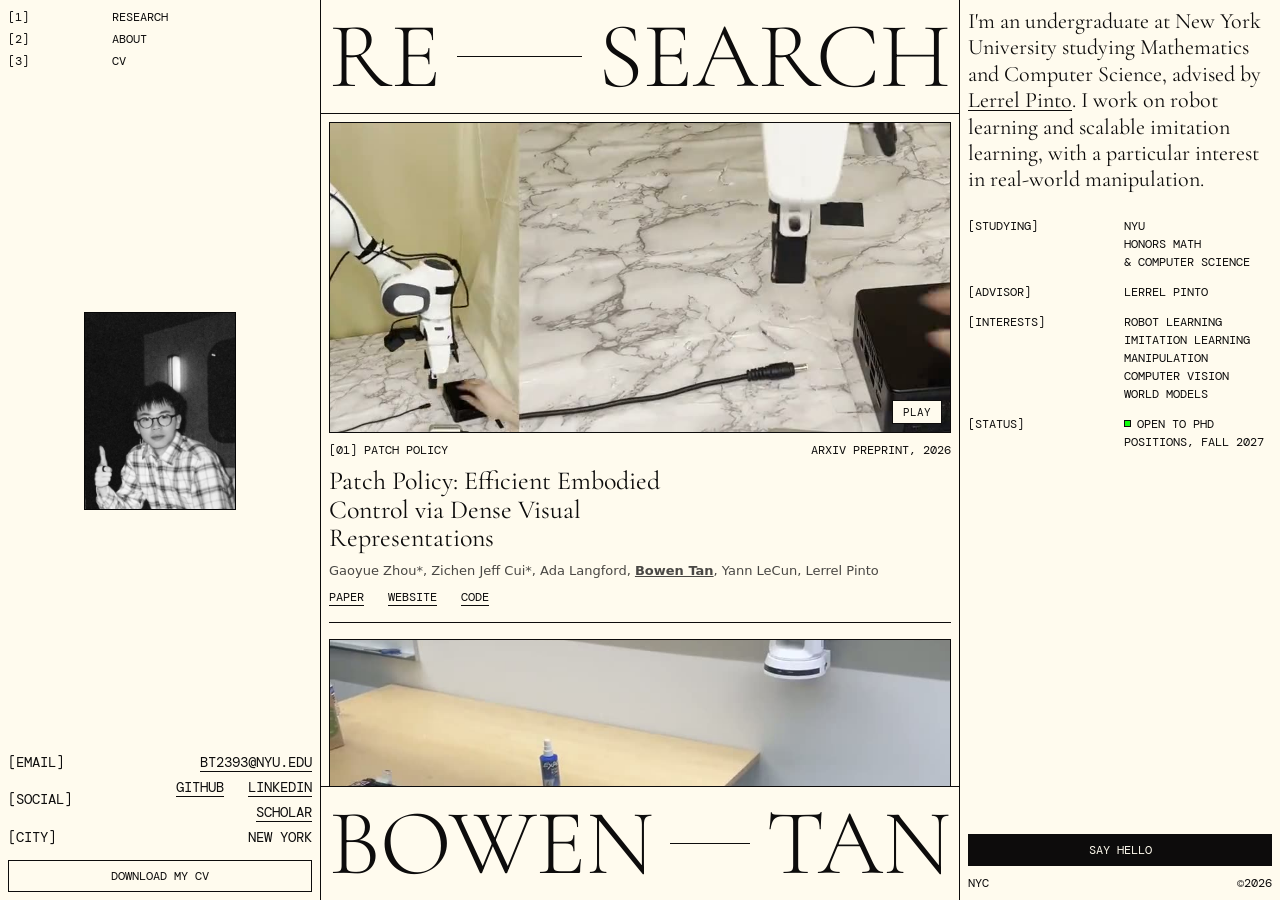
==== index.html @ b8289e9a "Preview of seb-astian-style redesign (a69b19d) Co-Authored-By: Claude Opus 5.5 <noreply@anthropic.co" ====
<!doctype html>
<html lang="en">
  <head>
    <meta charset="UTF-8" />
    <meta name="viewport" content="width=device-width, initial-scale=1" />
    <title>Bowen Tan</title>
    <meta name="description" content="Bowen Tan — NYU undergraduate studying Math & CS, working on robot learning and AI." />
    <meta name="robots" content="noindex" />

    <link rel="icon" href="favicon.svg" type="image/svg+xml" />
    <meta name="theme-color" content="#fffbee" />

    <!-- Social preview -->
    <meta property="og:type" content="website" />
    <meta property="og:url" content="https://bowen-tan.com/" />
    <meta property="og:title" content="Bowen Tan — NYU, Honors Mathematics &amp; Computer Science" />
    <meta property="og:description" content="Bowen Tan — NYU undergraduate studying Math & CS, working on robot learning and AI." />
    <meta property="og:image" content="https://bowen-tan.com/assets/IMG_0864.jpg" />
    <meta name="twitter:card" content="summary" />
    <meta name="twitter:title" content="Bowen Tan — NYU, Honors Mathematics &amp; Computer Science" />
    <meta name="twitter:description" content="Bowen Tan — NYU undergraduate studying Math & CS, working on robot learning and AI." />
    <meta name="twitter:image" content="https://bowen-tan.com/assets/IMG_0864.jpg" />

    <link rel="preconnect" href="https://fonts.googleapis.com">
    <link rel="preconnect" href="https://fonts.gstatic.com" crossorigin>
    <link rel="stylesheet" href="assets/style.css?v=7" />
    <link href="https://fonts.googleapis.com/css2?family=Cormorant+Garamond:wght@300;400&family=DM+Mono:wght@400&display=swap" rel="stylesheet">

    <script type="application/ld+json">
      {
        "@context": "https://schema.org",
        "@type": "Person",
        "name": "Bowen Tan",
        "url": "https://bowen-tan.com/",
        "affiliation": {
          "@type": "CollegeOrUniversity",
          "name": "New York University"
        },
        "sameAs": [
          "https://scholar.google.com/citations?user=etjOJOEAAAAJ",
          "https://github.com/bowen121",
          "https://www.linkedin.com/in/bowen-tan-82212b2b9"
        ]
      }
    </script>
  </head>

  <body>
    <div class="layout" id="top">
      <h1 class="sr-only">Bowen Tan</h1>

      <main class="col col-center">
        <a class="split-title title-top" href="#research" aria-label="Research">
          <span class="split" aria-hidden="true"><span>Re</span><span class="split-line"></span><span>search</span></span>
        </a>

        <div class="center-body" id="research">
          <h2 class="sr-only">Publications</h2>

          <article class="paper">
            <div class="paper-media">
              <a href="https://patch-policy.github.io/" target="_blank" rel="noreferrer" tabindex="-1" aria-hidden="true">
                <video src="assets/media/patch-policy.mp4" poster="assets/media/patch-policy.jpg" muted loop playsinline preload="none"></video>
              </a>
              <button type="button" class="media-toggle" aria-label="Play video">Play</button>
            </div>
            <p class="paper-caption mono"><span>[01] Patch Policy</span><span>arXiv preprint, 2026</span></p>
            <h3 class="paper-title">Patch Policy: Efficient Embodied Control via Dense Visual Representations</h3>
            <p class="paper-authors">Gaoyue Zhou*, Zichen Jeff Cui*, Ada Langford, <strong><u>Bowen Tan</u></strong>, Yann LeCun, Lerrel Pinto</p>
            <p class="paper-links mono">
              <a class="hl underline" href="https://arxiv.org/abs/2607.18236" target="_blank" rel="noreferrer">Paper</a>
              <a class="hl underline" href="https://patch-policy.github.io/" target="_blank" rel="noreferrer">Website</a>
              <a class="hl underline" href="https://github.com/gaoyuezhou/patch_policy" target="_blank" rel="noreferrer">Code</a>
            </p>
          </article>

          <article class="paper">
            <div class="paper-media">
              <a href="https://cap-policy.github.io/" target="_blank" rel="noreferrer" tabindex="-1" aria-hidden="true">
                <video src="assets/media/cap-policy.mp4" poster="assets/media/cap-policy.jpg" muted loop playsinline preload="none"></video>
              </a>
              <button type="button" class="media-toggle" aria-label="Play video">Play</button>
            </div>
            <p class="paper-caption mono"><span>[02] Contact-Anchored Policies</span><span>RSS 2026</span></p>
            <h3 class="paper-title">Contact-Anchored Policies: Contact Conditioning Creates Strong Robot Utility Models</h3>
            <p class="paper-authors">Zichen Jeff Cui, Omar Rayyan, Haritheja Etukuru, <strong><u>Bowen Tan</u></strong>, …, Soumith Chintala, Lerrel Pinto, Nur Muhammad Mahi Shafiullah</p>
            <p class="paper-links mono">
              <a class="hl underline" href="https://arxiv.org/abs/2602.09017" target="_blank" rel="noreferrer">Paper</a>
              <a class="hl underline" href="https://cap-policy.github.io/" target="_blank" rel="noreferrer">Website</a>
              <a class="hl underline" href="https://github.com/jeffacce/cap-policy" target="_blank" rel="noreferrer">Code</a>
            </p>
          </article>
        </div>

        <a class="split-title title-bottom" href="#top" aria-label="Bowen Tan">
          <span class="split" aria-hidden="true"><span>Bowen</span><span class="split-line"></span><span>Tan</span></span>
        </a>
      </main>

      <aside class="col col-right" id="about">
        <h2 class="sr-only">About</h2>
        <p class="intro">
          I'm an undergraduate at New York University studying Mathematics and Computer Science,
          advised by <a class="hl" href="https://www.lerrelpinto.com/" target="_blank" rel="noreferrer">Lerrel Pinto</a>.
          I work on robot learning and scalable imitation learning, with a particular interest in
          real-world manipulation.
        </p>

        <div class="facts mono">
          <div class="row-2">
            <div>[Studying]</div>
            <div><div>NYU</div><div>Honors Math</div><div>&amp; Computer Science</div></div>
          </div>
          <div class="row-2">
            <div>[Advisor]</div>
            <div><a class="hl" href="https://www.lerrelpinto.com/" target="_blank" rel="noreferrer">Lerrel Pinto</a></div>
          </div>
          <div class="row-2">
            <div>[Interests]</div>
            <div><div>Robot Learning</div><div>Imitation Learning</div><div>Manipulation</div><div>Computer Vision</div><div>World Models</div></div>
          </div>
          <div class="row-2">
            <div>[Status]</div>
            <div><span class="status-dot" aria-hidden="true"></span>Open to PhD positions, Fall 2027</div>
          </div>
        </div>

        <div class="right-bottom mono">
          <a class="btn btn-solid" href="mailto:bt2393@nyu.edu">Say hello</a>
          <p class="timeline"><span>NYC</span><span id="y"></span></p>
        </div>
      </aside>

      <aside class="col col-left">
        <nav class="nav mono" aria-label="Sections">
          <div class="row-3"><span>[1]</span><a class="hl" href="#research">Research</a></div>
          <div class="row-3"><span>[2]</span><a class="hl" href="#about">About</a></div>
          <div class="row-3"><span>[3]</span><a class="hl" href="assets/BowenTan-CV.pdf" target="_blank" rel="noreferrer">CV</a></div>
        </nav>

        <figure class="portrait">
          <img src="assets/portrait.jpg" alt="Bowen Tan" width="696" height="912" />
        </figure>

        <footer class="foot mono" id="links">
          <div class="row-3">
            <span>[Email]</span>
            <div class="foot-links"><a class="hl underline" href="mailto:bt2393@nyu.edu">bt2393@nyu.edu</a></div>
          </div>
          <div class="row-3">
            <span>[Social]</span>
            <div class="foot-links">
              <a class="hl underline" href="https://github.com/bowen121" target="_blank" rel="noreferrer">GitHub</a>
              <a class="hl underline" href="https://www.linkedin.com/in/bowen-tan-82212b2b9" target="_blank" rel="noreferrer">LinkedIn</a>
              <a class="hl underline" href="https://scholar.google.com/citations?user=etjOJOEAAAAJ" target="_blank" rel="noreferrer">Scholar</a>
            </div>
          </div>
          <div class="row-3">
            <span>[City]</span>
            <div class="foot-links"><span>New York</span></div>
          </div>
          <a class="btn btn-outline" href="assets/BowenTan-CV.pdf" target="_blank" rel="noreferrer">Download my CV</a>
        </footer>
      </aside>
    </div>

    <script>
      document.getElementById("y").textContent = "©" + new Date().getFullYear();
      // On desktop the columns scroll, not the window, so "#top" rewinds them too
      document.querySelectorAll('a[href="#top"]').forEach(function (link) {
        link.addEventListener("click", function () {
          document.querySelectorAll(".col, .center-body").forEach(function (el) { el.scrollTop = 0; });
        });
      });
      // Project videos: play only while on screen, never under reduced-motion,
      // and stay paused once the visitor pauses them
      var reduceMotion = window.matchMedia("(prefers-reduced-motion: reduce)").matches;
      document.querySelectorAll(".paper-media").forEach(function (media) {
        var video = media.querySelector("video");
        var toggle = media.querySelector(".media-toggle");
        var held = reduceMotion;
        function sync() {
          var label = video.paused ? "Play" : "Pause";
          toggle.textContent = label;
          toggle.setAttribute("aria-label", label + " video");
        }
        video.addEventListener("play", sync);
        video.addEventListener("pause", sync);
        toggle.addEventListener("click", function () {
          held = !video.paused;
          if (video.paused) video.play().catch(function () {}); else video.pause();
        });
        if ("IntersectionObserver" in window) {
          new IntersectionObserver(function (entries) {
            entries.forEach(function (entry) {
              if (entry.isIntersecting && !held) video.play().catch(function () {});
              else if (!entry.isIntersecting) video.pause();
            });
          }, { threshold: 0.25 }).observe(video);
        }
      });
    </script>
  </body>
</html>
---- assets/style.css ----
/* Three-column editorial layout: cream paper, black hairlines, mono labels,
   condensed serif split titles, neon green on hover. */

:root {
  --bg: rgb(255 251 238);
  --text: rgb(13 12 12);
  --accent: rgb(14 255 10);
  --alt-bg: rgb(67 67 67);
  --serif: "Cormorant Garamond", ui-serif, Georgia, "Times New Roman", serif;
  --mono: "DM Mono", ui-monospace, SFMono-Regular, Menlo, Consolas, monospace;
  --sans: ui-sans-serif, system-ui, -apple-system, BlinkMacSystemFont, "Segoe UI", Roboto, "Helvetica Neue", Arial, sans-serif;
  --gap: 8px;
}

*,
*::before,
*::after {
  box-sizing: border-box;
  margin: 0;
  padding: 0;
  border: 0 solid currentColor;
}

body {
  background: var(--bg);
  color: var(--text);
  font-family: var(--sans);
  font-size: 14px;
  line-height: 1.5;
  -webkit-font-smoothing: antialiased;
  -moz-osx-font-smoothing: grayscale;
}

a {
  color: inherit;
  text-decoration: none;
}

img,
video {
  display: block;
  max-width: 100%;
}

button {
  font: inherit;
  color: inherit;
  background: none;
  cursor: pointer;
}

::selection {
  background: var(--accent);
  color: var(--text);
}

:focus-visible {
  outline: 1px dashed currentColor;
  outline-offset: 2px;
}

.sr-only {
  position: absolute;
  width: 1px;
  height: 1px;
  margin: -1px;
  overflow: hidden;
  clip: rect(0 0 0 0);
  white-space: nowrap;
}

.mono {
  font-family: var(--mono);
  font-size: 12px;
  text-transform: uppercase;
}

/* Hover colour shared by every text link */
@media (hover: hover) {
  .hl:hover {
    color: var(--accent);
  }
}

.hl:focus-visible {
  background: var(--accent);
  color: var(--text);
}

.underline {
  text-decoration: underline;
  text-underline-offset: 4px;
}

/* Layout ---------------------------------------------------------------- */

.layout {
  display: flex;
  flex-direction: column;
}

.col {
  padding: var(--gap);
}

.col-center {
  display: flex;
  flex-direction: column;
  padding: 0;
}

.center-body {
  padding: var(--gap);
}

/* Phones & tablets: stacked page, bordered centre column, name pinned to the bottom */
@media (max-width: 1023px) {
  .layout {
    padding-bottom: 80px;
  }

  .col-center .title-top {
    border-bottom-width: 1px;
  }

  .center-body,
  .col-right,
  .col-left {
    margin: 0 var(--gap);
    border-left-width: 1px;
    border-right-width: 1px;
  }

  .col-left {
    padding-bottom: 16px;
    border-bottom-width: 1px;
  }

  .col-center .title-bottom {
    position: fixed;
    left: 0;
    right: 0;
    bottom: 0;
    z-index: 10;
    background: var(--bg);
    border-top-width: 1px;
  }
}

/* Desktop: the window is the page — three full-height columns that scroll on their own */
@media (min-width: 1024px) {
  body {
    overflow: hidden;
  }

  .layout {
    display: grid;
    grid-template-columns: repeat(12, minmax(0, 1fr));
    height: 100vh;
    height: 100dvh;
    overflow: clip;
  }

  .col {
    position: relative;
    grid-row: 1;
    height: 100vh;
    height: 100dvh;
  }

  .col-left {
    grid-column: 1 / span 3;
    display: flex;
    flex-direction: column;
    justify-content: space-between;
    row-gap: 48px;
    overflow-y: auto;
  }

  .col-center {
    grid-column: 4 / span 6;
    z-index: 1;
    border-left-width: 1px;
    border-right-width: 1px;
  }

  .center-body {
    flex: 1;
    min-height: 0;
    overflow-y: auto;
    border-top-width: 1px;
    border-bottom-width: 1px;
  }

  .col-right {
    grid-column: 10 / span 3;
    display: flex;
    flex-direction: column;
    overflow-y: auto;
  }

  /* Thin scrollbars, so short windows still hint that a column has more */
  .col,
  .center-body {
    scrollbar-width: thin;
    scrollbar-color: var(--text) transparent;
  }
}

/* Hovering either title flips the centre column to grey and green */
@media (hover: hover) {
  .col-center:has(.split-title:hover),
  .col-center:has(.split-title:hover) .split-title {
    background: var(--alt-bg);
    color: var(--accent);
  }
}

/* Split title ------------------------------------------------------------- */

.split-title {
  display: block;
  padding: var(--gap);
  container-type: inline-size;
}

.split {
  display: flex;
  align-items: center;
  white-space: nowrap;
  font-family: var(--serif);
  font-weight: 300;
  text-transform: uppercase;
  line-height: 1;
  font-size: min(55px, 16cqw);
  column-gap: 0.17em;
  padding-block: 0.02em;
}

.split > span:not(.split-line) {
  text-box: trim-both cap alphabetic;
}

.split-line {
  flex: 1;
  min-width: 0.4em;
  border-top-width: 1px;
}

@media (min-width: 1024px) {
  .split {
    font-size: min(15cqw, 134px, 12vh);
  }
}

/* Left column -------------------------------------------------------------- */

.nav {
  display: flex;
  flex-direction: column;
  row-gap: 4px;
}

.row-3 {
  display: grid;
  grid-template-columns: repeat(3, minmax(0, 1fr));
  align-items: center;
  column-gap: var(--gap);
}

.row-3 > :last-child {
  grid-column: span 2;
}

.portrait {
  width: 50%;
  max-width: 220px;
  margin: 0 auto;
}

.portrait img {
  width: 100%;
  height: auto;
  border-width: 1px;
  filter: grayscale(1) contrast(1.05);
}

@media (hover: hover) {
  .portrait img:hover {
    filter: none;
  }
}

@media (max-width: 1023px) {
  .portrait {
    margin: 32px auto;
  }
}

.foot {
  display: flex;
  flex-direction: column;
  row-gap: 4px;
}

.foot .row-3 {
  font-size: 14px;
}

.foot-links {
  display: flex;
  flex-wrap: wrap;
  justify-content: flex-end;
  column-gap: 24px;
  row-gap: 4px;
  text-align: right;
}

.foot .btn {
  margin-top: var(--gap);
}

/* Buttons ------------------------------------------------------------------ */

.btn {
  display: flex;
  align-items: center;
  justify-content: center;
  width: 100%;
  height: 32px;
  padding: 0 24px;
  font-family: var(--mono);
  font-size: 12px;
  text-transform: uppercase;
}

.btn-solid {
  background: var(--text);
  color: var(--bg);
}

.btn-outline {
  border-width: 1px;
}

@media (hover: hover) {
  .btn-solid:hover {
    background: var(--accent);
    color: var(--text);
    box-shadow: inset 0 0 0 1px var(--text);
  }

  .btn-outline:hover {
    border-style: dashed;
  }
}

/* Papers (centre column) ---------------------------------------------------- */

.paper + .paper {
  margin-top: 16px;
}

.paper-media {
  position: relative;
  aspect-ratio: 2 / 1;
  overflow: hidden;
  border-width: 1px;
  background: var(--text);
}

.paper-media > a,
.paper-media video {
  position: absolute;
  inset: 0;
  width: 100%;
  height: 100%;
}

.paper-media video {
  object-fit: cover;
}

/* Halftone screen over a desaturated frame on hover */
.paper-media::after {
  content: "";
  position: absolute;
  inset: 0;
  pointer-events: none;
  opacity: 0;
  background-image: radial-gradient(circle, rgb(13 12 12 / 0.55) 0.7px, transparent 1px);
  background-size: 3px 3px;
}

.paper:hover .paper-media video,
.paper:focus-within .paper-media video {
  filter: saturate(0);
}

.paper:hover .paper-media::after,
.paper:focus-within .paper-media::after {
  opacity: 1;
}

.media-toggle {
  position: absolute;
  right: var(--gap);
  bottom: var(--gap);
  z-index: 2;
  height: 24px;
  padding: 0 10px;
  background: var(--bg);
  color: var(--text);
  border-width: 1px;
  font-family: var(--mono);
  font-size: 11px;
  text-transform: uppercase;
}

@media (hover: hover) {
  .media-toggle:hover {
    background: var(--accent);
  }
}

.paper-caption {
  display: flex;
  justify-content: space-between;
  gap: 16px;
  margin-top: var(--gap);
}

.paper-caption > :last-child {
  white-space: nowrap;
}

.paper-title {
  margin-top: var(--gap);
  font-family: var(--serif);
  font-weight: 400;
  font-size: 26px;
  line-height: 1.1;
  max-width: 34ch;
}

.paper-authors {
  margin-top: var(--gap);
  font-size: 13px;
  opacity: 0.75;
}

.paper-authors strong {
  font-weight: 600;
}

.paper-links {
  display: flex;
  gap: 24px;
  margin-top: var(--gap);
  padding-bottom: 16px;
  border-bottom-width: 1px;
}

.paper:last-child .paper-links {
  border-bottom-width: 0;
}

/* Right column -------------------------------------------------------------- */

.intro {
  font-family: var(--serif);
  font-size: 22px;
  line-height: 1.2;
  margin-bottom: 24px;
}

.intro a {
  text-decoration: underline;
  text-decoration-thickness: 1px;
  text-underline-offset: 3px;
}

.facts {
  display: flex;
  flex-direction: column;
  row-gap: 12px;
}

.row-2 {
  display: grid;
  grid-template-columns: repeat(2, minmax(0, 1fr));
  column-gap: var(--gap);
}

.status-dot {
  display: inline-block;
  width: 7px;
  height: 7px;
  margin-right: 6px;
  vertical-align: 1px;
  background: var(--accent);
  box-shadow: inset 0 0 0 1px var(--text);
}

.right-bottom {
  display: flex;
  flex-direction: column;
  row-gap: var(--gap);
  margin-top: 24px;
}

.timeline {
  display: flex;
  justify-content: space-between;
}

@media (min-width: 1024px) {
  .right-bottom {
    margin-top: auto;
    padding-top: 24px;
  }
}

@media (max-width: 1023px) {
  .col-right {
    padding-top: 24px;
    border-top-width: 1px;
  }

  .timeline {
    display: none;
  }
}
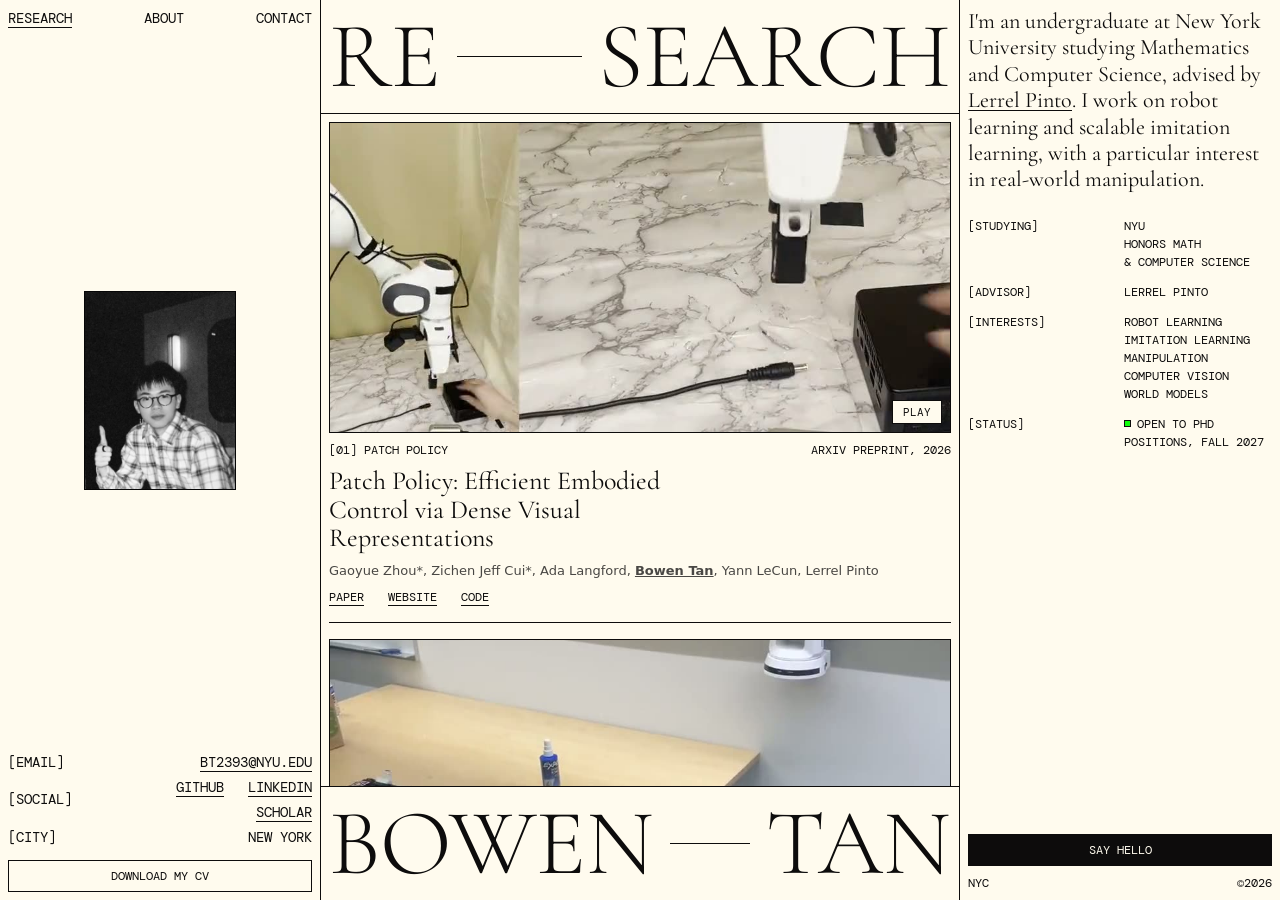
==== commit 93fab95f: "Preview: one-row Research / About / Contact nav Co-Authored-By: Claude Opus 5.5 <noreply@anthropic.c" ====
--- a/index.html
+++ b/index.html
@@ -23,7 +23,7 @@
 
     <link rel="preconnect" href="https://fonts.googleapis.com">
     <link rel="preconnect" href="https://fonts.gstatic.com" crossorigin>
-    <link rel="stylesheet" href="assets/style.css?v=7" />
+    <link rel="stylesheet" href="assets/style.css?v=8" />
     <link href="https://fonts.googleapis.com/css2?family=Cormorant+Garamond:wght@300;400&family=DM+Mono:wght@400&display=swap" rel="stylesheet">
 
     <script type="application/ld+json">
@@ -133,16 +133,16 @@
 
       <aside class="col col-left">
         <nav class="nav mono" aria-label="Sections">
-          <div class="row-3"><span>[1]</span><a class="hl" href="#research">Research</a></div>
-          <div class="row-3"><span>[2]</span><a class="hl" href="#about">About</a></div>
-          <div class="row-3"><span>[3]</span><a class="hl" href="assets/BowenTan-CV.pdf" target="_blank" rel="noreferrer">CV</a></div>
+          <a class="hl underline" href="#research" aria-current="location">Research</a>
+          <a class="hl" href="#about">About</a>
+          <a class="hl" href="#contact">Contact</a>
         </nav>
 
         <figure class="portrait">
           <img src="assets/portrait.jpg" alt="Bowen Tan" width="696" height="912" />
         </figure>
 
-        <footer class="foot mono" id="links">
+        <footer class="foot mono" id="contact">
           <div class="row-3">
             <span>[Email]</span>
             <div class="foot-links"><a class="hl underline" href="mailto:bt2393@nyu.edu">bt2393@nyu.edu</a></div>
--- a/assets/style.css
+++ b/assets/style.css
@@ -257,8 +257,9 @@
 
 .nav {
   display: flex;
-  flex-direction: column;
-  row-gap: 4px;
+  justify-content: space-between;
+  gap: 16px;
+  font-size: 14px;
 }
 
 .row-3 {
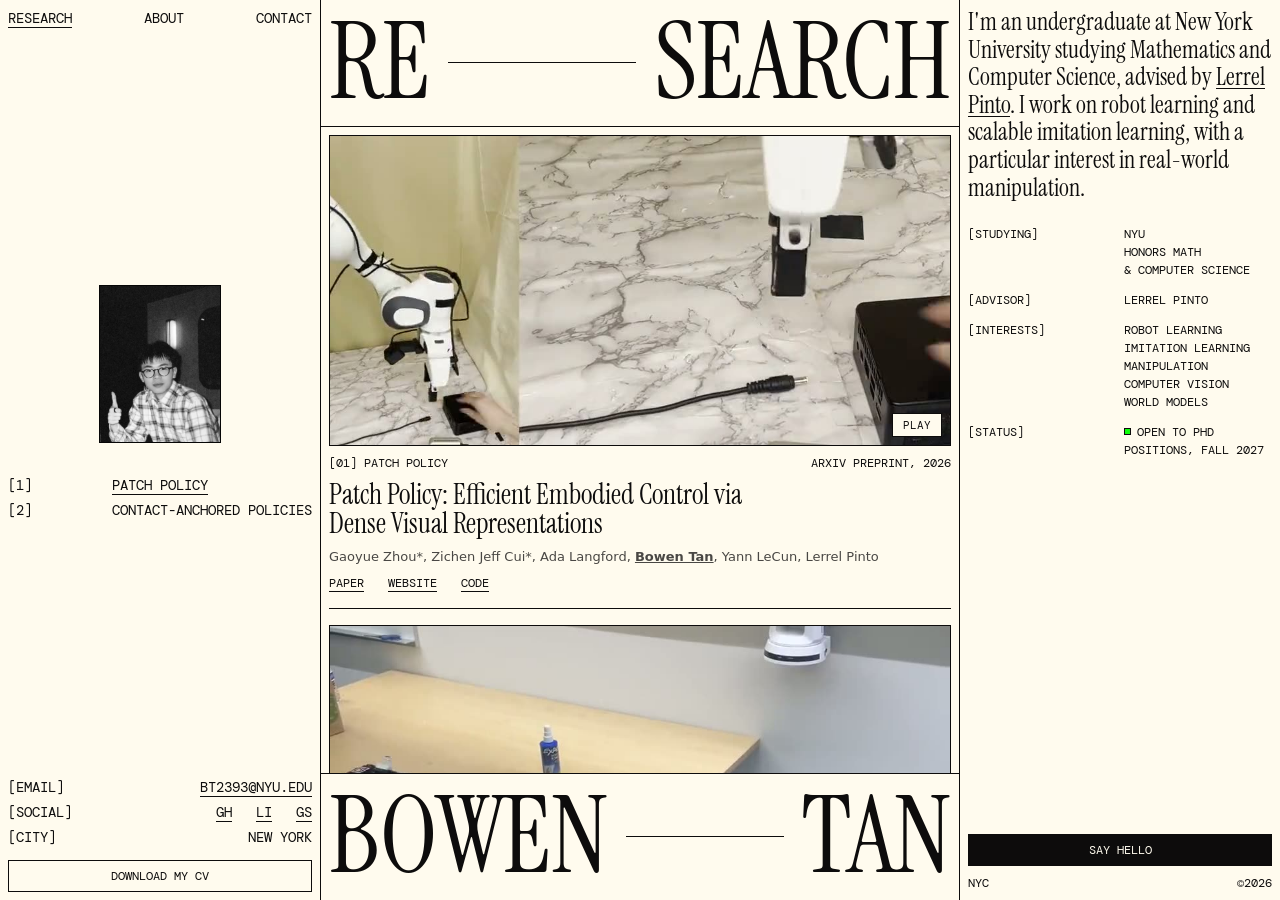
==== commit d6ae013a: "Preview: closer match to reference Co-Authored-By: Claude Opus 5.5 <noreply@anthropic.com>" ====
--- a/index.html
+++ b/index.html
@@ -23,8 +23,8 @@
 
     <link rel="preconnect" href="https://fonts.googleapis.com">
     <link rel="preconnect" href="https://fonts.gstatic.com" crossorigin>
-    <link rel="stylesheet" href="assets/style.css?v=8" />
-    <link href="https://fonts.googleapis.com/css2?family=Cormorant+Garamond:wght@300;400&family=DM+Mono:wght@400&display=swap" rel="stylesheet">
+    <link rel="stylesheet" href="assets/style.css?v=9" />
+    <link href="https://fonts.googleapis.com/css2?family=Instrument+Serif&family=DM+Mono:wght@400&display=swap" rel="stylesheet">
 
     <script type="application/ld+json">
       {
@@ -57,7 +57,7 @@
         <div class="center-body" id="research">
           <h2 class="sr-only">Publications</h2>
 
-          <article class="paper">
+          <article class="paper" id="patch-policy">
             <div class="paper-media">
               <a href="https://patch-policy.github.io/" target="_blank" rel="noreferrer" tabindex="-1" aria-hidden="true">
                 <video src="assets/media/patch-policy.mp4" poster="assets/media/patch-policy.jpg" muted loop playsinline preload="none"></video>
@@ -74,7 +74,7 @@
             </p>
           </article>
 
-          <article class="paper">
+          <article class="paper" id="cap-policy">
             <div class="paper-media">
               <a href="https://cap-policy.github.io/" target="_blank" rel="noreferrer" tabindex="-1" aria-hidden="true">
                 <video src="assets/media/cap-policy.mp4" poster="assets/media/cap-policy.jpg" muted loop playsinline preload="none"></video>
@@ -138,9 +138,15 @@
           <a class="hl" href="#contact">Contact</a>
         </nav>
 
-        <figure class="portrait">
-          <img src="assets/portrait.jpg" alt="Bowen Tan" width="696" height="912" />
-        </figure>
+        <div class="left-middle">
+          <figure class="portrait">
+            <img src="assets/portrait.jpg" alt="Bowen Tan" width="696" height="912" />
+          </figure>
+          <ol class="index mono" aria-label="Publications">
+            <li class="row-3"><span>[1]</span><a class="hl underline" href="#patch-policy">Patch Policy</a></li>
+            <li class="row-3"><span>[2]</span><a class="hl" href="#cap-policy">Contact-Anchored Policies</a></li>
+          </ol>
+        </div>
 
         <footer class="foot mono" id="contact">
           <div class="row-3">
@@ -150,9 +156,9 @@
           <div class="row-3">
             <span>[Social]</span>
             <div class="foot-links">
-              <a class="hl underline" href="https://github.com/bowen121" target="_blank" rel="noreferrer">GitHub</a>
-              <a class="hl underline" href="https://www.linkedin.com/in/bowen-tan-82212b2b9" target="_blank" rel="noreferrer">LinkedIn</a>
-              <a class="hl underline" href="https://scholar.google.com/citations?user=etjOJOEAAAAJ" target="_blank" rel="noreferrer">Scholar</a>
+              <a class="hl underline" href="https://github.com/bowen121" target="_blank" rel="noreferrer" aria-label="GH, GitHub">GH</a>
+              <a class="hl underline" href="https://www.linkedin.com/in/bowen-tan-82212b2b9" target="_blank" rel="noreferrer" aria-label="LI, LinkedIn">LI</a>
+              <a class="hl underline" href="https://scholar.google.com/citations?user=etjOJOEAAAAJ" target="_blank" rel="noreferrer" aria-label="GS, Google Scholar">GS</a>
             </div>
           </div>
           <div class="row-3">
--- a/assets/style.css
+++ b/assets/style.css
@@ -6,7 +6,7 @@
   --text: rgb(13 12 12);
   --accent: rgb(14 255 10);
   --alt-bg: rgb(67 67 67);
-  --serif: "Cormorant Garamond", ui-serif, Georgia, "Times New Roman", serif;
+  --serif: "Instrument Serif", ui-serif, Georgia, "Times New Roman", serif;
   --mono: "DM Mono", ui-monospace, SFMono-Regular, Menlo, Consolas, monospace;
   --sans: ui-sans-serif, system-ui, -apple-system, BlinkMacSystemFont, "Segoe UI", Roboto, "Helvetica Neue", Arial, sans-serif;
   --gap: 8px;
@@ -229,7 +229,7 @@
   align-items: center;
   white-space: nowrap;
   font-family: var(--serif);
-  font-weight: 300;
+  font-weight: 400;
   text-transform: uppercase;
   line-height: 1;
   font-size: min(55px, 16cqw);
@@ -249,7 +249,7 @@
 
 @media (min-width: 1024px) {
   .split {
-    font-size: min(15cqw, 134px, 12vh);
+    font-size: min(17cqw, 134px, 14vh);
   }
 }
 
@@ -273,9 +273,15 @@
   grid-column: span 2;
 }
 
+.left-middle {
+  display: flex;
+  flex-direction: column;
+  row-gap: 32px;
+}
+
 .portrait {
-  width: 50%;
-  max-width: 220px;
+  width: 40%;
+  max-width: 160px;
   margin: 0 auto;
 }
 
@@ -292,9 +298,17 @@
   }
 }
 
+.index {
+  display: flex;
+  flex-direction: column;
+  row-gap: 4px;
+  list-style: none;
+  font-size: 14px;
+}
+
 @media (max-width: 1023px) {
-  .portrait {
-    margin: 32px auto;
+  .left-middle {
+    margin: 32px 0;
   }
 }
 
@@ -439,8 +453,8 @@
   margin-top: var(--gap);
   font-family: var(--serif);
   font-weight: 400;
-  font-size: 26px;
-  line-height: 1.1;
+  font-size: 28px;
+  line-height: 1.05;
   max-width: 34ch;
 }
 
@@ -470,8 +484,8 @@
 
 .intro {
   font-family: var(--serif);
-  font-size: 22px;
-  line-height: 1.2;
+  font-size: 24px;
+  line-height: 1.15;
   margin-bottom: 24px;
 }
 
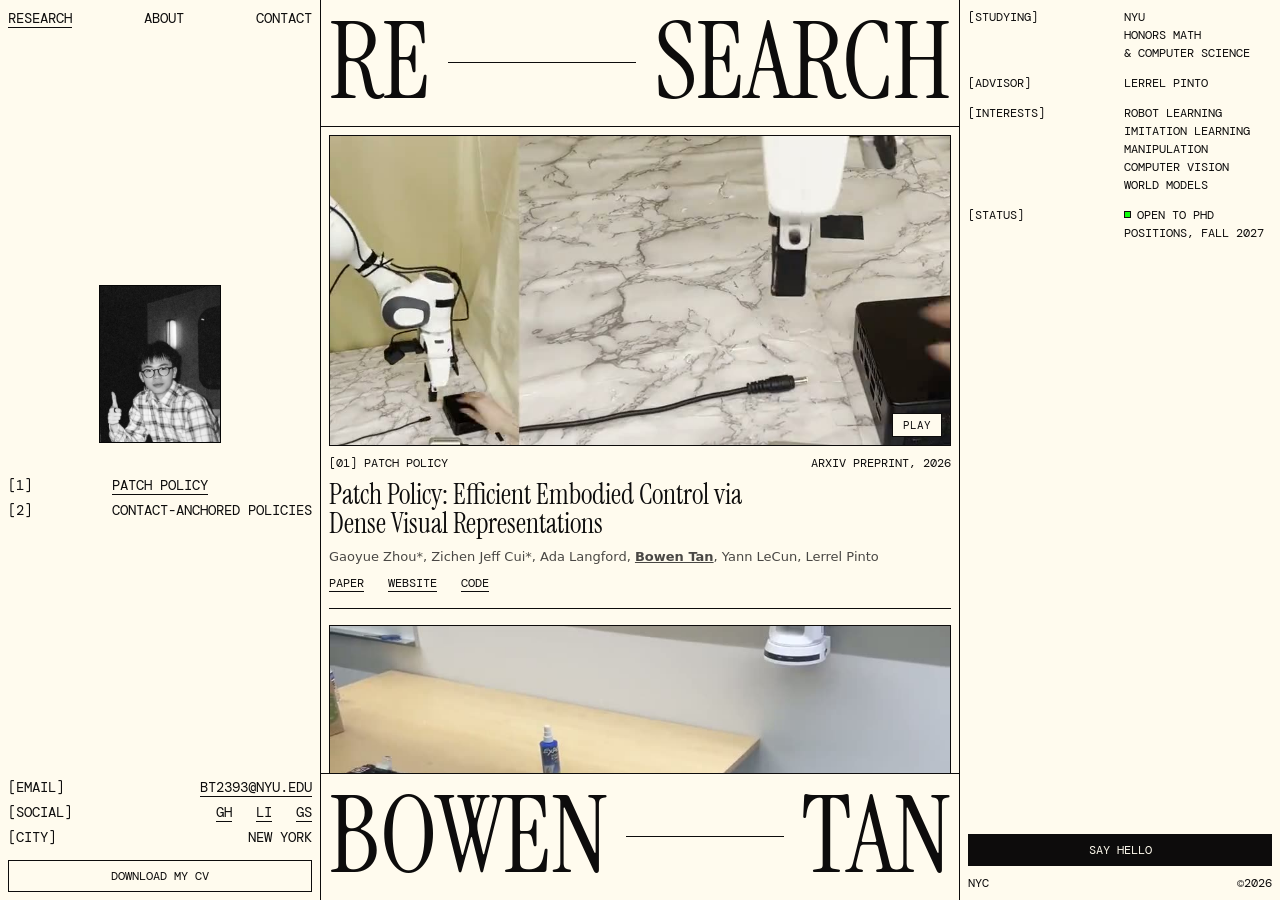
==== commit ea86bde8: "Preview: About and Contact pages Co-Authored-By: Claude Opus 5.5 <noreply@anthropic.com>" ====
--- a/index.html
+++ b/index.html
@@ -23,7 +23,7 @@
 
     <link rel="preconnect" href="https://fonts.googleapis.com">
     <link rel="preconnect" href="https://fonts.gstatic.com" crossorigin>
-    <link rel="stylesheet" href="assets/style.css?v=9" />
+    <link rel="stylesheet" href="assets/style.css?v=10" />
     <link href="https://fonts.googleapis.com/css2?family=Instrument+Serif&family=DM+Mono:wght@400&display=swap" rel="stylesheet">
 
     <script type="application/ld+json">
@@ -97,15 +97,8 @@
         </a>
       </main>
 
-      <aside class="col col-right" id="about">
-        <h2 class="sr-only">About</h2>
-        <p class="intro">
-          I'm an undergraduate at New York University studying Mathematics and Computer Science,
-          advised by <a class="hl" href="https://www.lerrelpinto.com/" target="_blank" rel="noreferrer">Lerrel Pinto</a>.
-          I work on robot learning and scalable imitation learning, with a particular interest in
-          real-world manipulation.
-        </p>
-
+      <aside class="col col-right">
+        <h2 class="sr-only">At a glance</h2>
         <div class="facts mono">
           <div class="row-2">
             <div>[Studying]</div>
@@ -126,16 +119,16 @@
         </div>
 
         <div class="right-bottom mono">
-          <a class="btn btn-solid" href="mailto:bt2393@nyu.edu">Say hello</a>
-          <p class="timeline"><span>NYC</span><span id="y"></span></p>
+          <a class="btn btn-solid" href="contact.html">Say hello</a>
+          <p class="timeline"><span>NYC</span><span class="js-year"></span></p>
         </div>
       </aside>
 
       <aside class="col col-left">
-        <nav class="nav mono" aria-label="Sections">
-          <a class="hl underline" href="#research" aria-current="location">Research</a>
-          <a class="hl" href="#about">About</a>
-          <a class="hl" href="#contact">Contact</a>
+        <nav class="nav mono" aria-label="Pages">
+          <a class="hl underline" href="./" aria-current="page">Research</a>
+          <a class="hl" href="about.html">About</a>
+          <a class="hl" href="contact.html">Contact</a>
         </nav>
 
         <div class="left-middle">
@@ -148,7 +141,7 @@
           </ol>
         </div>
 
-        <footer class="foot mono" id="contact">
+        <footer class="foot mono">
           <div class="row-3">
             <span>[Email]</span>
             <div class="foot-links"><a class="hl underline" href="mailto:bt2393@nyu.edu">bt2393@nyu.edu</a></div>
@@ -170,41 +163,6 @@
       </aside>
     </div>
 
-    <script>
-      document.getElementById("y").textContent = "©" + new Date().getFullYear();
-      // On desktop the columns scroll, not the window, so "#top" rewinds them too
-      document.querySelectorAll('a[href="#top"]').forEach(function (link) {
-        link.addEventListener("click", function () {
-          document.querySelectorAll(".col, .center-body").forEach(function (el) { el.scrollTop = 0; });
-        });
-      });
-      // Project videos: play only while on screen, never under reduced-motion,
-      // and stay paused once the visitor pauses them
-      var reduceMotion = window.matchMedia("(prefers-reduced-motion: reduce)").matches;
-      document.querySelectorAll(".paper-media").forEach(function (media) {
-        var video = media.querySelector("video");
-        var toggle = media.querySelector(".media-toggle");
-        var held = reduceMotion;
-        function sync() {
-          var label = video.paused ? "Play" : "Pause";
-          toggle.textContent = label;
-          toggle.setAttribute("aria-label", label + " video");
-        }
-        video.addEventListener("play", sync);
-        video.addEventListener("pause", sync);
-        toggle.addEventListener("click", function () {
-          held = !video.paused;
-          if (video.paused) video.play().catch(function () {}); else video.pause();
-        });
-        if ("IntersectionObserver" in window) {
-          new IntersectionObserver(function (entries) {
-            entries.forEach(function (entry) {
-              if (entry.isIntersecting && !held) video.play().catch(function () {});
-              else if (!entry.isIntersecting) video.pause();
-            });
-          }, { threshold: 0.25 }).observe(video);
-        }
-      });
-    </script>
+    <script src="assets/site.js?v=1"></script>
   </body>
 </html>
--- a/assets/style.css
+++ b/assets/style.css
@@ -132,7 +132,15 @@
   }
 
   .col-left {
+    display: flex;
+    flex-direction: column;
+    row-gap: 24px;
     padding-bottom: 16px;
+    border-bottom-width: 1px;
+  }
+
+  .col-left .nav {
+    padding-bottom: var(--gap);
     border-bottom-width: 1px;
   }
 
@@ -306,11 +314,7 @@
   font-size: 14px;
 }
 
-@media (max-width: 1023px) {
-  .left-middle {
-    margin: 32px 0;
-  }
-}
+
 
 .foot {
   display: flex;
@@ -546,3 +550,112 @@
     display: none;
   }
 }
+
+/* About page ---------------------------------------------------------------- */
+
+.center-figure {
+  display: flex;
+  align-items: center;
+  justify-content: center;
+}
+
+.center-figure img {
+  width: 100%;
+  height: auto;
+  border-width: 1px;
+}
+
+@media (min-width: 1024px) {
+  .center-figure img {
+    width: auto;
+    max-width: 100%;
+    max-height: 100%;
+  }
+}
+
+.blocks {
+  display: flex;
+  flex-direction: column;
+  row-gap: 32px;
+}
+
+.block h2 {
+  font-weight: 400;
+  margin-bottom: 4px;
+}
+
+/* Contact page --------------------------------------------------------------- */
+
+.paper-media.media-fill {
+  aspect-ratio: 1 / 1;
+}
+
+@media (min-width: 1024px) {
+  .paper-media.media-fill {
+    aspect-ratio: auto;
+    height: 100%;
+  }
+}
+
+.contact-title {
+  font-family: var(--serif);
+  font-weight: 400;
+  font-size: 28px;
+  line-height: 1;
+  text-transform: uppercase;
+}
+
+.contact-text {
+  display: flex;
+  flex-direction: column;
+  row-gap: var(--gap);
+  margin-top: var(--gap);
+}
+
+.contact-form {
+  display: flex;
+  flex: 1;
+  flex-direction: column;
+}
+
+.fields {
+  display: flex;
+  flex-direction: column;
+  row-gap: 40px;
+  margin: 64px 0 24px;
+}
+
+@media (min-width: 1024px) {
+  .fields {
+    margin: auto 0 24px;
+  }
+}
+
+.field {
+  display: flex;
+  flex-direction: column;
+  row-gap: 4px;
+}
+
+.field input,
+.field textarea {
+  width: 100%;
+  padding: 6px 0;
+  font: inherit;
+  font-size: 16px;
+  color: inherit;
+  background: transparent;
+  border-bottom: 1px dashed var(--text);
+  border-radius: 0;
+  outline: none;
+}
+
+.field textarea {
+  resize: vertical;
+}
+
+.field input:focus-visible,
+.field textarea:focus-visible {
+  border-bottom-style: solid;
+  background: rgb(14 255 10 / 0.12);
+}
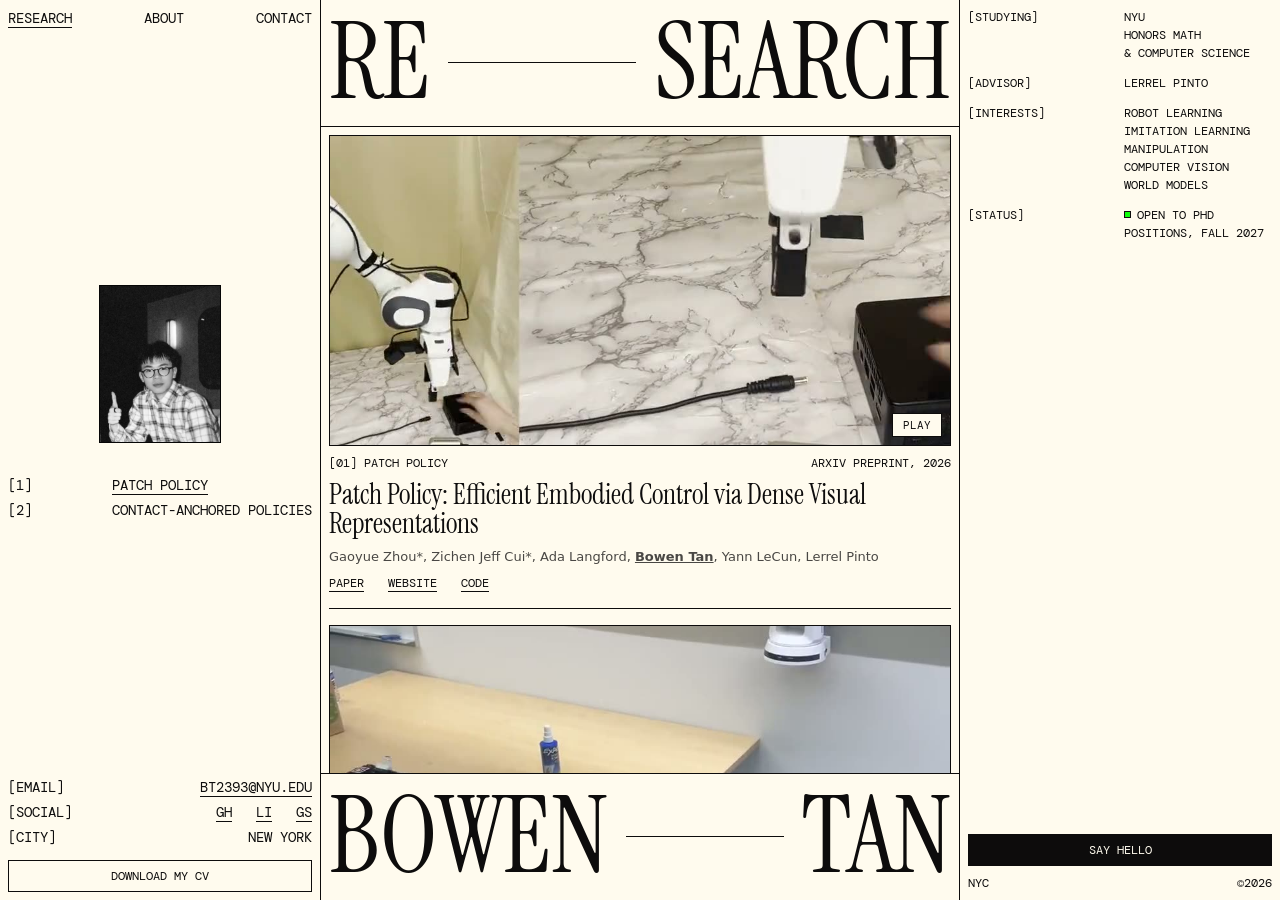
==== commit a3a925aa: "Preview: full-width paper titles Co-Authored-By: Claude Opus 5.5 <noreply@anthropic.com>" ====
--- a/index.html
+++ b/index.html
@@ -23,7 +23,7 @@
 
     <link rel="preconnect" href="https://fonts.googleapis.com">
     <link rel="preconnect" href="https://fonts.gstatic.com" crossorigin>
-    <link rel="stylesheet" href="assets/style.css?v=10" />
+    <link rel="stylesheet" href="assets/style.css?v=11" />
     <link href="https://fonts.googleapis.com/css2?family=Instrument+Serif&family=DM+Mono:wght@400&display=swap" rel="stylesheet">
 
     <script type="application/ld+json">
--- a/assets/style.css
+++ b/assets/style.css
@@ -459,7 +459,6 @@
   font-weight: 400;
   font-size: 28px;
   line-height: 1.05;
-  max-width: 34ch;
 }
 
 .paper-authors {
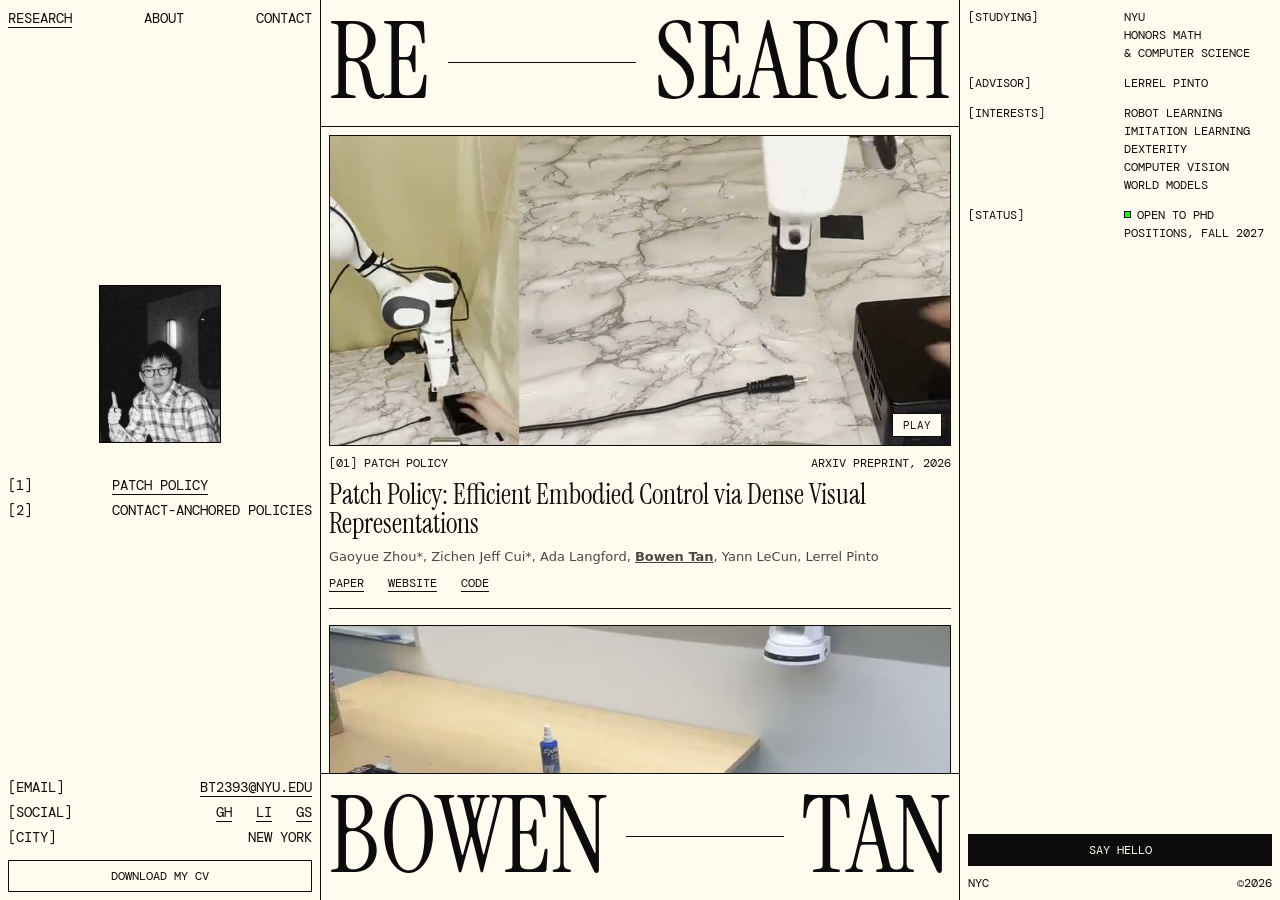
==== commit 0228420b: "Preview: RSS logo on About, Dexterity interest Co-Authored-By: Claude Opus 5.5 <noreply@anthropic.co" ====
--- a/index.html
+++ b/index.html
@@ -23,7 +23,7 @@
 
     <link rel="preconnect" href="https://fonts.googleapis.com">
     <link rel="preconnect" href="https://fonts.gstatic.com" crossorigin>
-    <link rel="stylesheet" href="assets/style.css?v=11" />
+    <link rel="stylesheet" href="assets/style.css?v=12" />
     <link href="https://fonts.googleapis.com/css2?family=Instrument+Serif&family=DM+Mono:wght@400&display=swap" rel="stylesheet">
 
     <script type="application/ld+json">
@@ -110,7 +110,7 @@
           </div>
           <div class="row-2">
             <div>[Interests]</div>
-            <div><div>Robot Learning</div><div>Imitation Learning</div><div>Manipulation</div><div>Computer Vision</div><div>World Models</div></div>
+            <div><div>Robot Learning</div><div>Imitation Learning</div><div>Dexterity</div><div>Computer Vision</div><div>World Models</div></div>
           </div>
           <div class="row-2">
             <div>[Status]</div>
--- a/assets/style.css
+++ b/assets/style.css
@@ -558,6 +558,11 @@
   justify-content: center;
 }
 
+.center-figure > a {
+  display: block;
+  width: 100%;
+}
+
 .center-figure img {
   width: 100%;
   height: auto;
